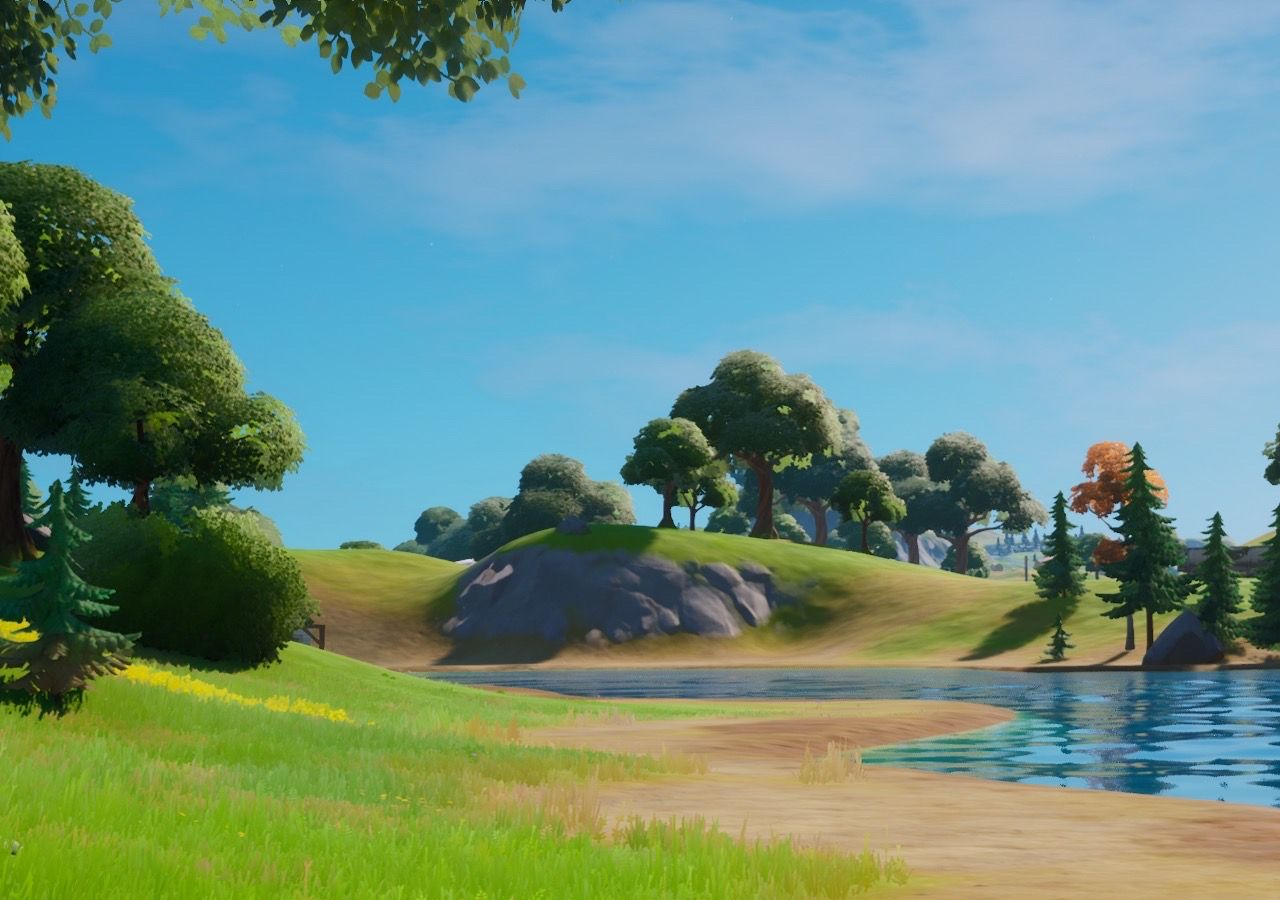
==== end.html @ e58f7c55 "started the end page html" ====
<!DOCTYPE html>
<html lang="en">
<meta charset="UTF-8" />
<meta name="description" content="Interactive game about the GAA and its history">
<meta name="viewport" content="width=device-width, inital-scale=1.0" />
<title>Fortnite Quiz</title>
<link rel="stylesheet" href="assets/style.css" />
<link href="https://fonts.googleapis.com/css2?family=Irish+Grover&family=Nerko+One&family=Roboto&display=swap" rel="stylesheet">

<body>
</body>




</html>
---- assets/style.css ----
* {
    margin: 0;
    padding: 0;
    box-sizing: border-box;
 }
  
  
    body {
    background-image: url("/assets/images/background.jpg") ;
    background-size: cover contain;
    overflow: none;
}



h1 {
   font-size: 5.5rem;
   font-style: Irish Grover;
   color: antiquewhite;
   margin-bottom: 4rem;
}

h2 {
   margin-bottom: 1rem;
   color: black;
   text-align: center;
   font-weight: 300;
   font-size: 30px;
}

.container {
   display: flex;
   width:100vw;
   justify-content: center;
   align-items: center;
   max-width: 80rem;
   padding: 2rem;
   margin: 0 auto;
   height: 100vh ;
}

.flex-column {
   display: flex;
   flex-direction: column;
}

.button {
  
   text-decoration: none;
   color: black;
   font-weight: 800;
   border: 0.3rem solid rgb(0, 0, 0);
   padding: 0.6rem;
   background-color:yellow ;
   width: 12rem;
   margin: auto auto 1rem;
}

.button:hover {
   cursor: pointer;
   box-shadow: none ; 
   transform: scale(1.17);
   transition: transform 150ms;
}

.button[disabled]:hover {
   cursor: not-allowed;
   box-shadow: none;
   transform: none;
}

/* Games page */
.answer-choice {
   display: flex;
   margin-bottom: 0.7rem;
   background-color: #ffffff;
   width: 100%;
   border-radius: 4px;
   min-width: 40rem;

   
  
  
}

.answer-choice:hover {
   box-shadow: 0 0.4rem 1.4rem 0;
   cursor: pointer;
   transform: translateY(-0.1rem);
   transition: transform 150ms;
}

.choice-prefix {
   padding: 1.5rem 2rem;
   background-color: lightskyblue;
   color: #ffffff;
}

.choice-text {
   padding: 1.5rem;
   width: 100%;

}

.correct {
   background-color: #28a745;
}

.incorrect {
   background-color: #dc3545;
}

/* Question number and Score area */

#hud {
   display: flex;
   justify-content: space-between;
   
}

.hud-prefix {
   text-align: center;
   font-size: 2rem;
   
   
  
}

.hud-main-text {
   text-align: center;
   
 
}

#progressBar {
   height: 2rem;
   border: 0.3rem solid white;
   margin-left: 0.5rem;
   width: 10rem;
   margin-top: 2rem;

}

#progressBarFull {
   height: 100%;
   background-color: gold;
   width: 0%;
}




@media screen and (max-width: 768px) {
.answer-choice {min-width: 10rem;}
}
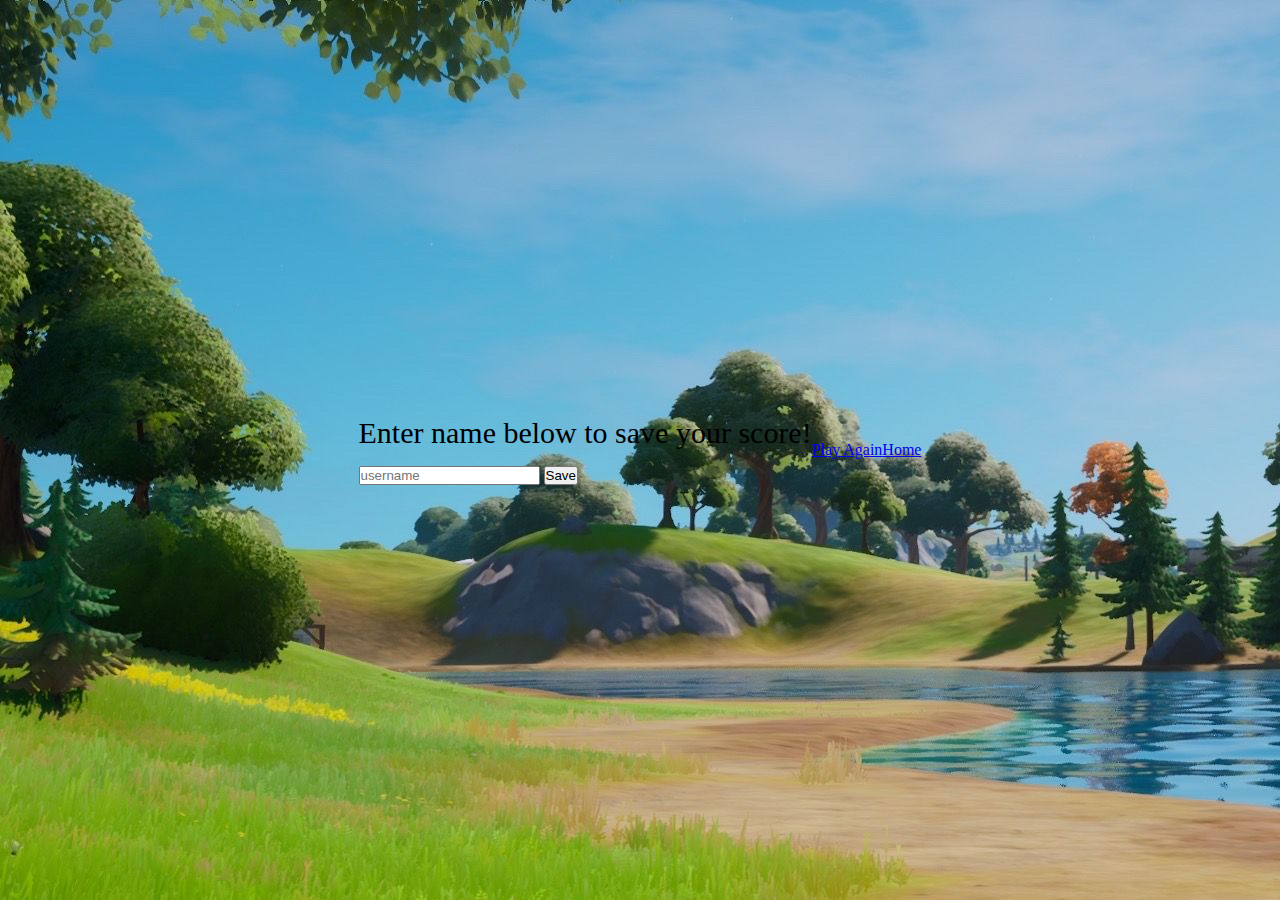
==== commit 7becc181: "added the body of the html page" ====
--- a/end.html
+++ b/end.html
@@ -8,6 +8,20 @@
 <link href="https://fonts.googleapis.com/css2?family=Irish+Grover&family=Nerko+One&family=Roboto&display=swap" rel="stylesheet">
 
 <body>
+    <div class="container">
+        <div id="end">
+            <div id="finalScore" class="align-center score-style"></div>
+            <form class="end-form">
+                <h2 id="end-text">Enter name below to save your score!</h2>
+                <!-- For entering your username and score-->
+                <input type="text" name="username" id="username" placeholder="username">
+                <button type="submit" class="btn" id="saveScoreBtn" onclick="saveHighScore(event)">Save</button>
+            </div>
+            <!--Links to game page and home page-->
+            <a class="btn" href="game.html" aria-label="Play again">Play Again</a>
+            <a class="btn" href="index.html" aria-label="Home page"> Home</a>
+        </div>
+    </div>
 </body>
 
 
--- a/assets/style.css
+++ b/assets/style.css
@@ -15,7 +15,7 @@
 
 h1 {
    font-size: 5.5rem;
-   font-style: Irish Grover;
+   font-style: Burbank Big Condensed Black Font;
    color: antiquewhite;
    margin-bottom: 4rem;
 }
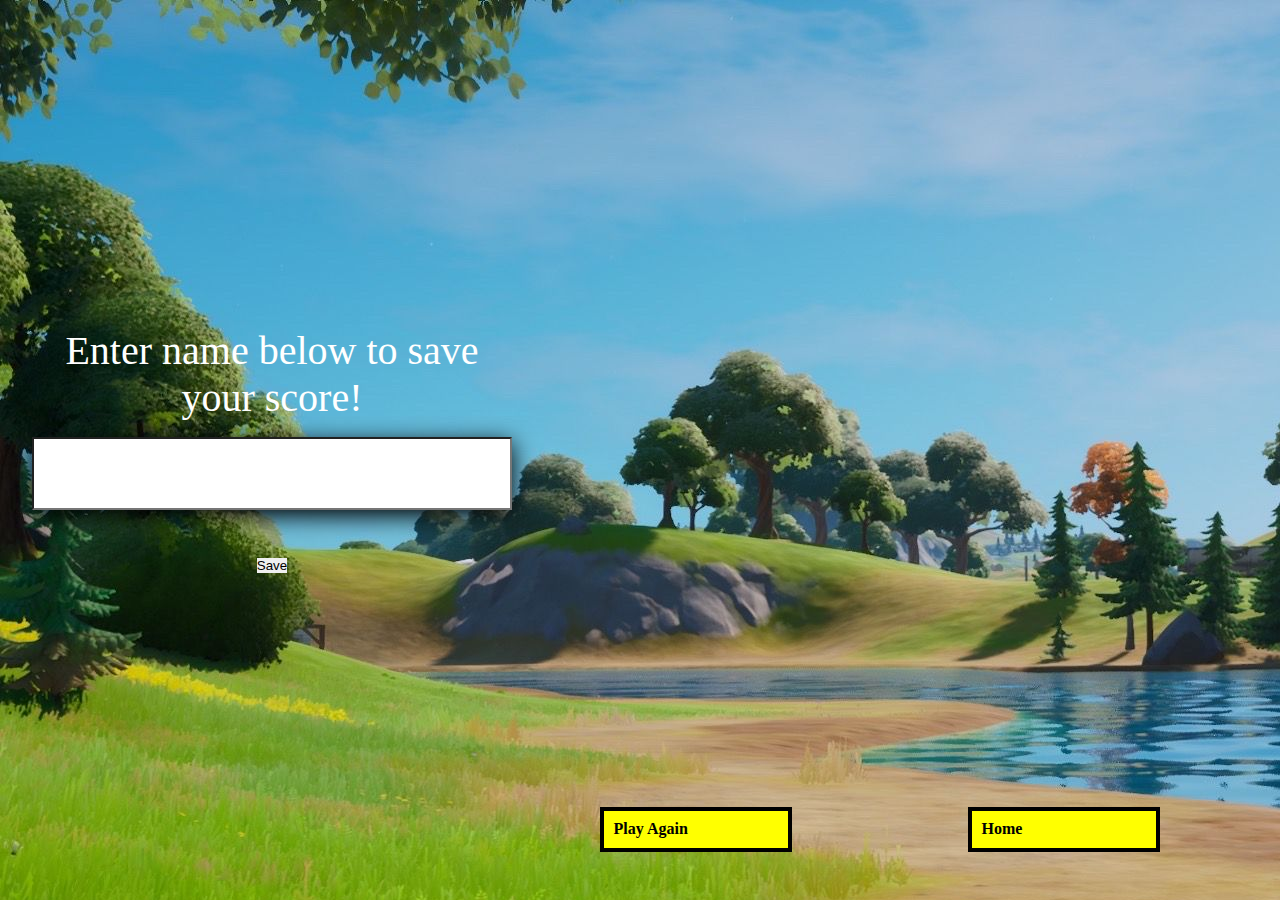
==== commit 71c4fa9c: "added css to the end page" ====
--- a/end.html
+++ b/end.html
@@ -18,8 +18,8 @@
                 <button type="submit" class="btn" id="saveScoreBtn" onclick="saveHighScore(event)">Save</button>
             </div>
             <!--Links to game page and home page-->
-            <a class="btn" href="game.html" aria-label="Play again">Play Again</a>
-            <a class="btn" href="index.html" aria-label="Home page"> Home</a>
+            <a class="button" href="game.html" aria-label="Play again">Play Again</a>
+            <a class="button" href="index.html" aria-label="Home page"> Home</a>
         </div>
     </div>
 </body>
--- a/assets/style.css
+++ b/assets/style.css
@@ -148,7 +148,48 @@
 }
 
 
+/* end page */
 
+.end-form {
+   width: 100%;
+   display: flex;
+   flex-direction: column;
+   max-width: 30rem;
+   align-items: center;
+}
+
+input {
+   margin-bottom: 1rem;
+   padding: 1rem;
+   font-size: 2rem;
+   box-shadow:0 0.4rem 1.4rem 0;
+   width: 10rem  ;
+}
+
+input::placeholder {
+   color: white;
+}
+
+#username {
+   margin-bottom: 3rem;
+   width: 100%;
+   outline: none;
+}
+
+#end-text {
+   font-size: 2.5rem;
+   color: white;
+   text-align: center;
+}
+
+#saveScoreBtn {
+   border: none;
+}
+
+
+
+
+/* media queries */
 
 @media screen and (max-width: 768px) {
 .answer-choice {min-width: 10rem;}
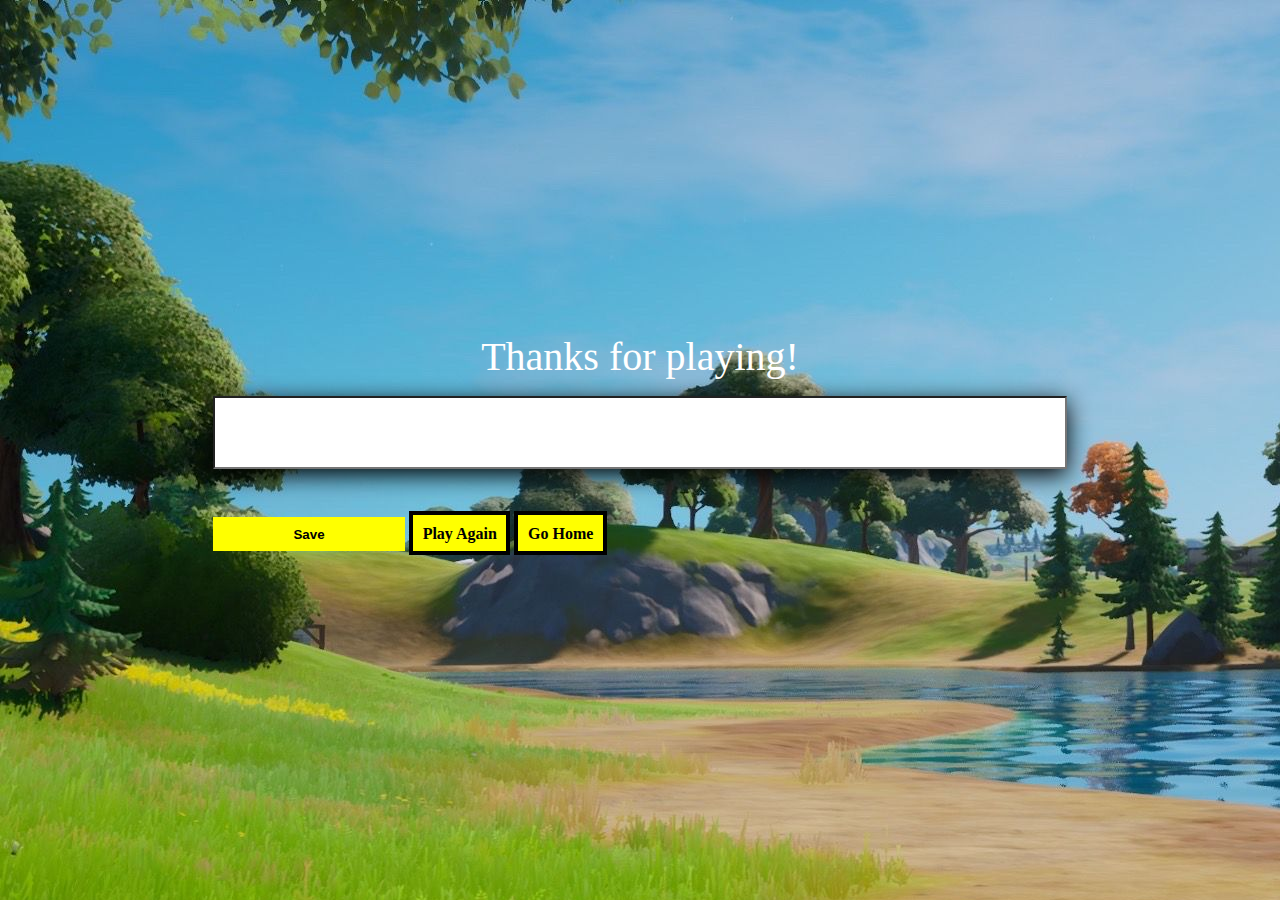
==== commit 4dbb8ac4: "added the body of the high scores page" ====
--- a/end.html
+++ b/end.html
@@ -1,27 +1,29 @@
 <!DOCTYPE html>
 <html lang="en">
 <meta charset="UTF-8" />
-<meta name="description" content="Interactive game about the GAA and its history">
+<meta name="description" content="Interactive game about fortnite">
 <meta name="viewport" content="width=device-width, inital-scale=1.0" />
 <title>Fortnite Quiz</title>
 <link rel="stylesheet" href="assets/style.css" />
 <link href="https://fonts.googleapis.com/css2?family=Irish+Grover&family=Nerko+One&family=Roboto&display=swap" rel="stylesheet">
 
 <body>
-    <div class="container">
-        <div id="end">
-            <div id="finalScore" class="align-center score-style"></div>
-            <form class="end-form">
-                <h2 id="end-text">Enter name below to save your score!</h2>
-                <!-- For entering your username and score-->
-                <input type="text" name="username" id="username" placeholder="username">
-                <button type="submit" class="btn" id="saveScoreBtn" onclick="saveHighScore(event)">Save</button>
+    <body>
+        <div class="container">
+            <div id="end">
+                <div id="finalScore" class="align-center score-style"></div>
+                <!--Form submision for score and username-->
+                <div class="submit-highscore">
+                    <h2 id="end-text">Thanks for playing!</h2>
+                    <input type="text" name="username" id="username" placeholder="username">
+                    <button type="submit" class="button" id="saveScoreBtn" onclick="saveHighScore(event)">Save</button>
+               
+                <!--Links to game page and home page-->
+                <a class="button" href="game.html" aria-label="Play game again">Play Again</a>
+                <a class="button" href="index.html" aria-label="Go to home page">Go Home</a>
             </div>
-            <!--Links to game page and home page-->
-            <a class="button" href="game.html" aria-label="Play again">Play Again</a>
-            <a class="button" href="index.html" aria-label="Home page"> Home</a>
         </div>
-    </div>
+        <script src="/assets/js/game.js"></script>
 </body>
 
 
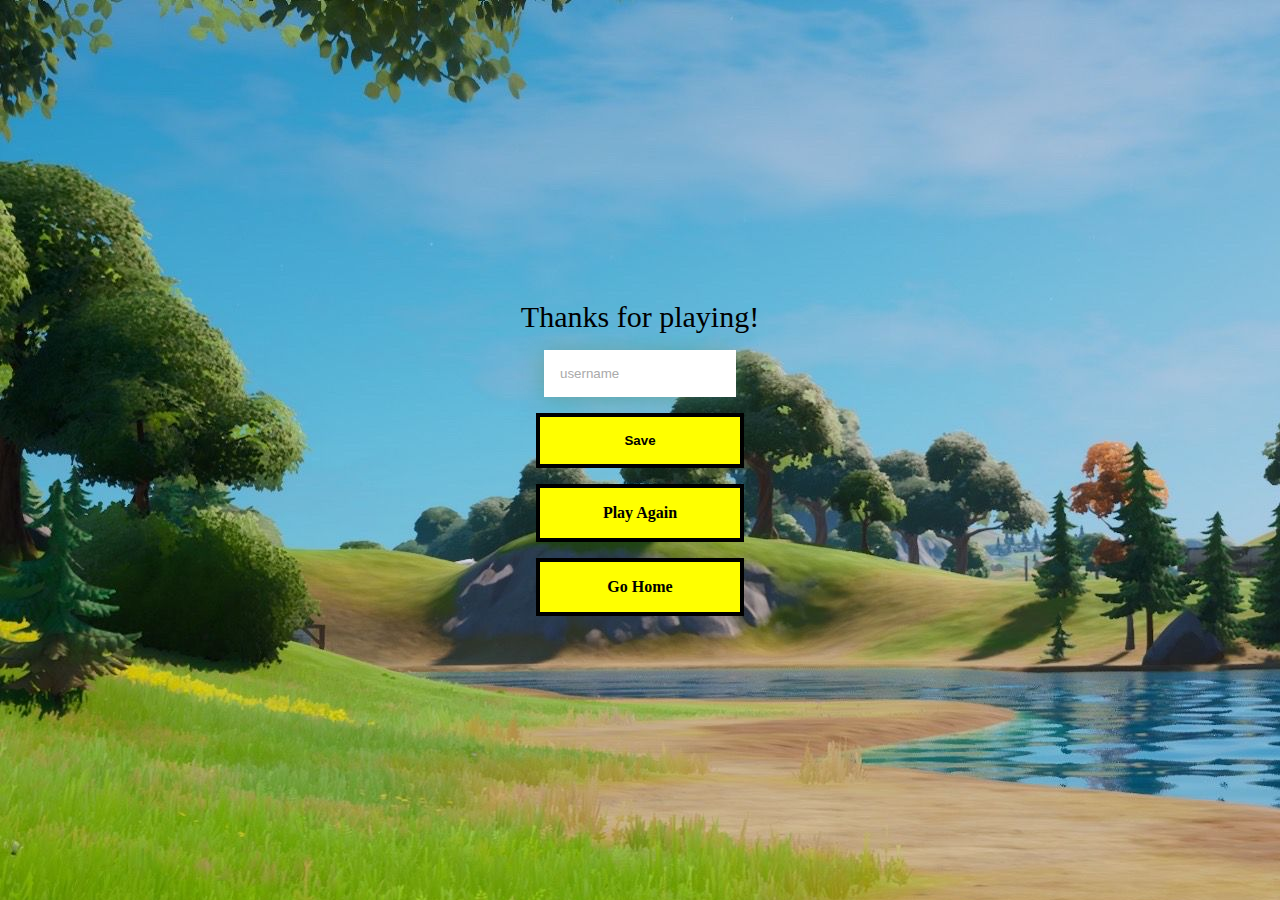
==== commit d59e985e: "added an image for the home page" ====
--- a/end.html
+++ b/end.html
@@ -11,19 +11,19 @@
     <body>
         <div class="container">
             <div id="end">
-                <div id="finalScore" class="align-center score-style"></div>
+                <div id="finalScore" class=" flex-center score-style"></div>
                 <!--Form submision for score and username-->
                 <div class="submit-highscore">
                     <h2 id="end-text">Thanks for playing!</h2>
                     <input type="text" name="username" id="username" placeholder="username">
-                    <button type="submit" class="button" id="saveScoreBtn" onclick="saveHighScore(event)">Save</button>
+                    <button type="submit" class="button" id="saveScoreBtn"  onClick="saveHighScore(event)">Save</button>
                
                 <!--Links to game page and home page-->
                 <a class="button" href="game.html" aria-label="Play game again">Play Again</a>
                 <a class="button" href="index.html" aria-label="Go to home page">Go Home</a>
             </div>
         </div>
-        <script src="/assets/js/game.js"></script>
+        <script src="/assets/js/end.js"></script>
 </body>
 
 
--- a/assets/style.css
+++ b/assets/style.css
@@ -11,13 +11,18 @@
     overflow: none;
 }
 
+.image {
+   height: 100px ;
+   align-self: center
+}
 
 
 h1 {
-   font-size: 5.5rem;
-   font-style: Burbank Big Condensed Black Font;
+   font-size: 3.5rem;
+   font-family: 'Noto Sans', sans-serif;
    color: antiquewhite;
    margin-bottom: 4rem;
+   text-align: center;
 }
 
 h2 {
@@ -50,10 +55,11 @@
    color: black;
    font-weight: 800;
    border: 0.3rem solid rgb(0, 0, 0);
-   padding: 0.6rem;
+   padding: 1rem;
    background-color:yellow ;
-   width: 12rem;
+   width: 13rem;
    margin: auto auto 1rem;
+   text-align: center;
 }
 
 .button:hover {
@@ -147,44 +153,53 @@
    width: 0%;
 }
 
+/* High Score Page */
+
+.highscores {
+   font-size: 2.5rem;
+   margin-bottom: 0.5rem;
+}
+
+.highscores:hover {
+   transform: scale(1.17);
+   cursor: pointer;
+}
+
+#highScoresList{
+   margin-bottom: 3rem;
+   list-style: none;
+}
 
 /* end page */
 
-.end-form {
+.score-style {
+   font-size: 2.5rem;
+   margin-bottom: 2rem;
+   color: antiquewhite;
+   font-weight: 600;
+   margin-left: 6rem;
+}
+
+.submit-highscore {
    width: 100%;
    display: flex;
    flex-direction: column;
-   max-width: 30rem;
    align-items: center;
 }
 
 input {
    margin-bottom: 1rem;
+   width: 12rem;
    padding: 1rem;
-   font-size: 2rem;
-   box-shadow:0 0.4rem 1.4rem 0;
-   width: 10rem  ;
+   border: none;
+   box-shadow: 0 0.1rem 1.4rem 0 rgba(64, 145, 108, 0.5);
 }
 
 input::placeholder {
-   color: white;
-}
-
-#username {
-   margin-bottom: 3rem;
-   width: 100%;
-   outline: none;
-}
-
-#end-text {
-   font-size: 2.5rem;
-   color: white;
-   text-align: center;
-}
-
-#saveScoreBtn {
-   border: none;
-}
+   color: #aaa;
+}
+
+
 
 
 
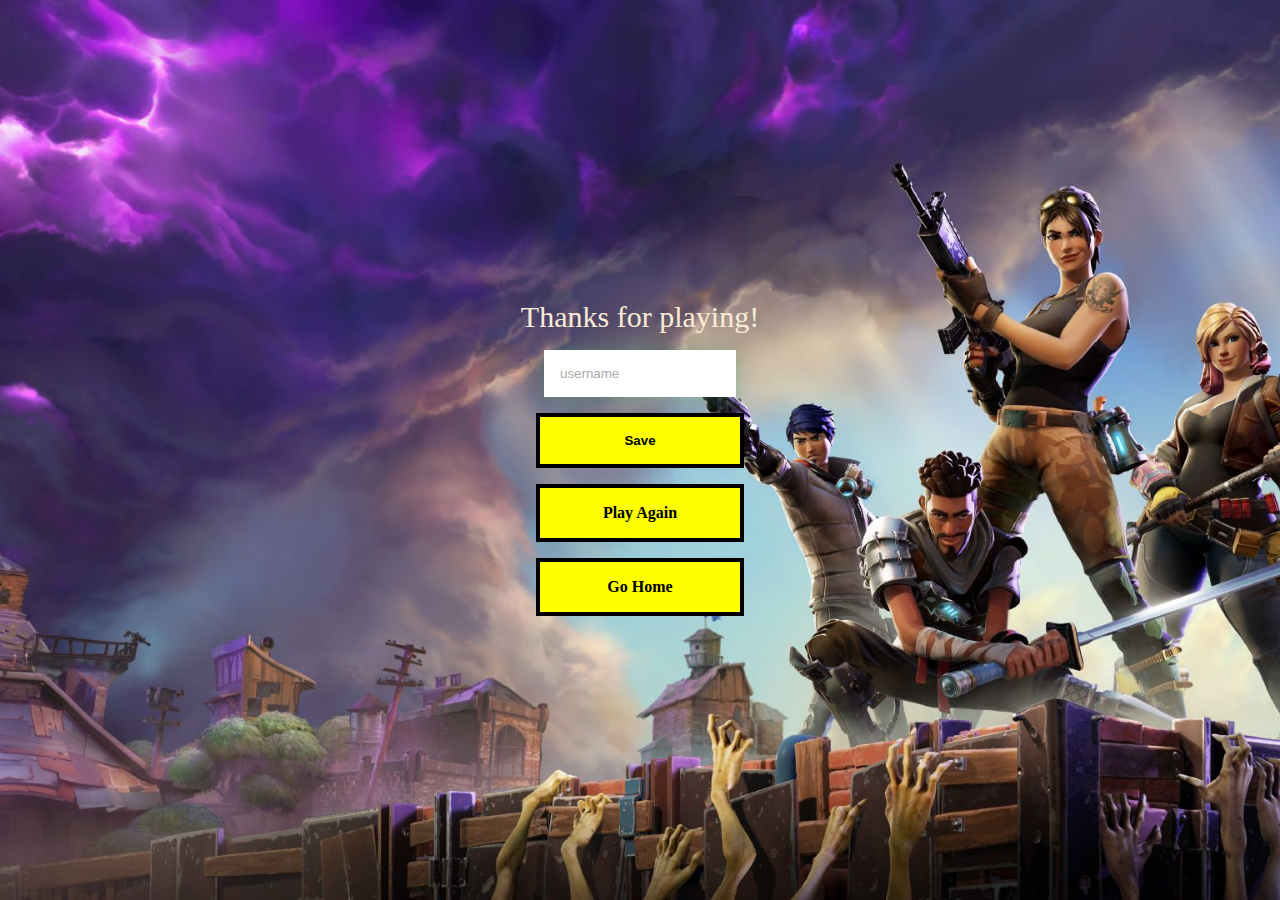
==== commit 6258cbf6: "fixed score button" ====
--- a/end.html
+++ b/end.html
@@ -1,32 +1,36 @@
 <!DOCTYPE html>
 <html lang="en">
-<meta charset="UTF-8" />
-<meta name="description" content="Interactive game about fortnite">
-<meta name="viewport" content="width=device-width, inital-scale=1.0" />
-<title>Fortnite Quiz</title>
-<link rel="stylesheet" href="assets/style.css" />
-<link href="https://fonts.googleapis.com/css2?family=Irish+Grover&family=Nerko+One&family=Roboto&display=swap" rel="stylesheet">
+
+<head>
+    <meta charset="UTF-8" />
+    <meta name="description" content="Interactive game about fortnite">
+    <meta name="viewport" content="width=device-width, inital-scale=1.0" />
+    <link rel="shortcut icon" type="image/x-icon" href="/favicon.ico">
+    <link rel="stylesheet" href="assets/style.css" />
+    <link rel="shortcut icon" type="image/x-icon" href="favicon.ico">
+    <title>Fortnite Quiz</title>
+</head>
 
 <body>
-    <body>
-        <div class="container">
-            <div id="end">
-                <div id="finalScore" class=" flex-center score-style"></div>
-                <!--Form submision for score and username-->
-                <div class="submit-highscore">
-                    <h2 id="end-text">Thanks for playing!</h2>
-                    <input type="text" name="username" id="username" placeholder="username">
-                    <button type="submit" class="button" id="saveScoreBtn"  onClick="saveHighScore(event)">Save</button>
-               
-                <!--Links to game page and home page-->
-                <a class="button" href="game.html" aria-label="Play game again">Play Again</a>
-                <a class="button" href="index.html" aria-label="Go to home page">Go Home</a>
-            </div>
+    <main class="container">
+        <div id="end">
+            <!--Final score-->
+            <div id="finalScore" class=" flex-center score-style">
         </div>
-        <script src="/assets/js/end.js"></script>
+        <!--For displaying final score-->
+        <div class="submit-highscore">
+            <h2 id="end-text">Thanks for playing!</h2>
+            <input type="text" name="username" id="username" placeholder="username">
+            <!--saving high score-->
+            <button type="submit" class="button" id="saveScoreBtn" onClick="saveHighScore(event)">Save</button>
+
+            <!--Buttons for playing again and going home-->
+            <a class="button" href="game.html" aria-label="Play game again">Play Again</a>
+            <a class="button" href="index.html" aria-label="Go to home page">Go Home</a>
+        </div>
+        </div>
+        <script src="assets/js/end.js"></script>
+
 </body>
 
-
-
-
 </html>--- a/assets/style.css
+++ b/assets/style.css
@@ -7,8 +7,10 @@
   
     body {
     background-image: url("/assets/images/background.jpg") ;
-    background-size: cover contain;
-    overflow: none;
+    background-size: cover;
+    background-position: center;
+    overflow: hidden;
+    background-repeat: no-repeat;
 }
 
 .image {
@@ -27,7 +29,7 @@
 
 h2 {
    margin-bottom: 1rem;
-   color: black;
+   color: antiquewhite;
    text-align: center;
    font-weight: 300;
    font-size: 30px;
@@ -127,10 +129,8 @@
 .hud-prefix {
    text-align: center;
    font-size: 2rem;
-   
-   
-  
-}
+   color: antiquewhite;
+   }
 
 .hud-main-text {
    text-align: center;
@@ -156,8 +156,9 @@
 /* High Score Page */
 
 .highscores {
-   font-size: 2.5rem;
+   font-size: 3rem;
    margin-bottom: 0.5rem;
+   
 }
 
 .highscores:hover {
@@ -168,6 +169,9 @@
 #highScoresList{
    margin-bottom: 3rem;
    list-style: none;
+   font-size: 3rem;
+   color: black;
+   font-size: 200%;
 }
 
 /* end page */
@@ -208,5 +212,13 @@
 
 @media screen and (max-width: 768px) {
 .answer-choice {min-width: 10rem;}
+
+
 } 
 
+@media screen and (max-width: 653px) {
+   .image {height: 75px}
+}
+   
+
+
